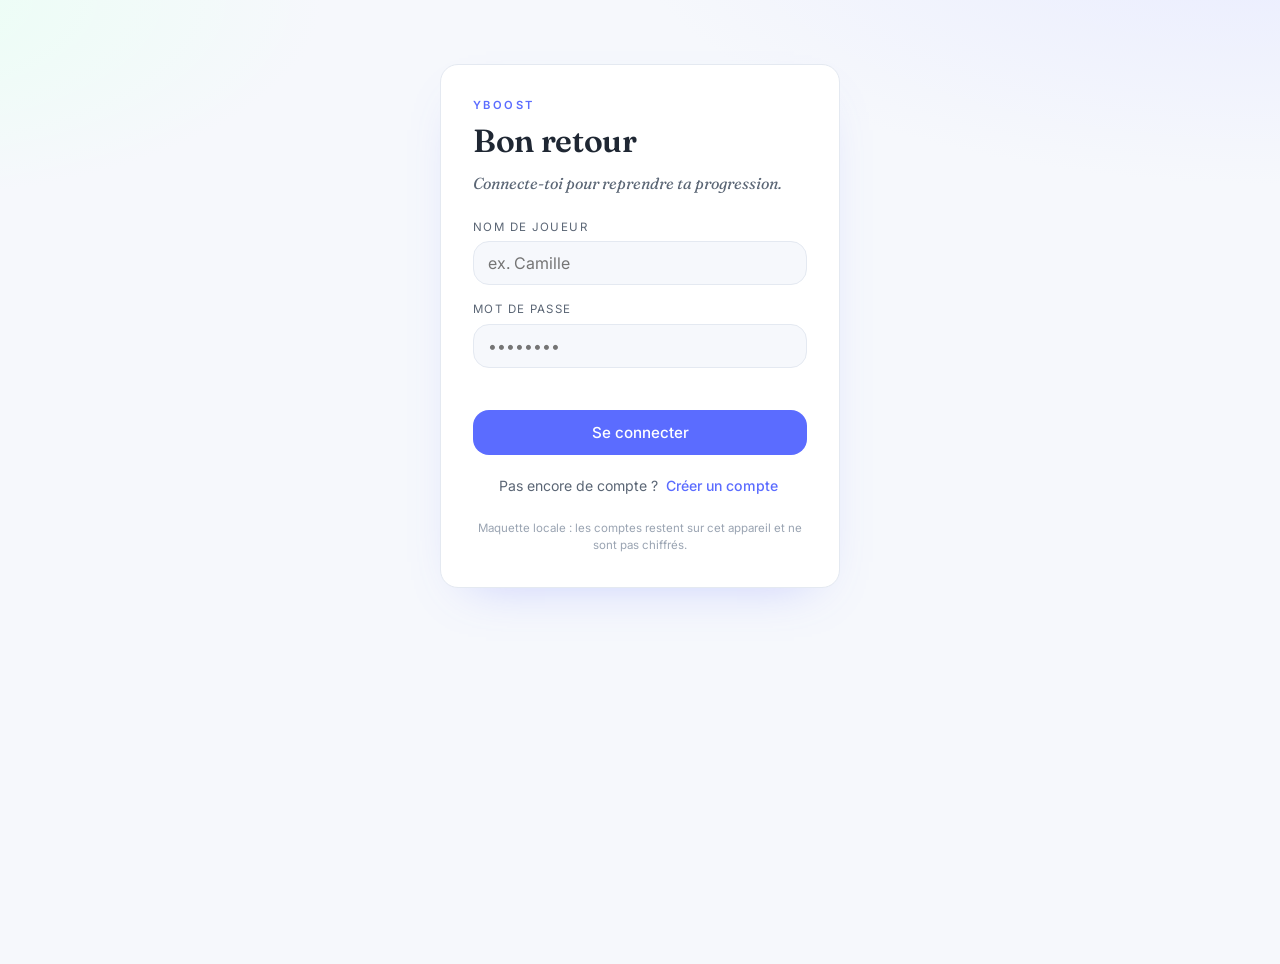
==== Frontend/index.html @ cef5af6d "(ADD) all front" ====
<!DOCTYPE html>
<html lang="fr">
<head>
  <meta charset="UTF-8" />
  <meta name="viewport" content="width=device-width, initial-scale=1.0" />
  <title>Yboost</title>
  <link rel="preconnect" href="https://fonts.googleapis.com" />
  <link rel="preconnect" href="https://fonts.gstatic.com" crossorigin />
  <link href="https://fonts.googleapis.com/css2?family=Fraunces:opsz,wght@9..144,400;9..144,500;9..144,600&family=Inter:wght@400;500;600&display=swap" rel="stylesheet" />
  <link rel="stylesheet" href="style.css" />
</head>
<body>

  <!-- ÉCRAN AUTH -->
  <main class="app auth-view" id="authView">
    <div class="auth-head">
      <p class="eyebrow">Yboost</p>
      <h1 id="authTitle">Bon retour</h1>
      <p class="auth-sub" id="authSub">Connecte-toi pour reprendre ta progression.</p>
    </div>
    <div class="field">
      <label for="authName">Nom de joueur</label>
      <input id="authName" type="text" autocomplete="username" placeholder="ex. Camille" />
    </div>
    <div class="field" id="mailField" hidden>
      <label for="authMail">E-mail</label>
      <input id="authMail" type="email" autocomplete="email" placeholder="camille@exemple.fr" />
    </div>
    <div class="field">
      <label for="authPass">Mot de passe</label>
      <input id="authPass" type="password" autocomplete="current-password" placeholder="••••••••" />
    </div>
    <p class="auth-error" id="authError"></p>
    <button class="btn-primary" id="authSubmit">Se connecter</button>
    <p class="auth-switch">
      <span id="switchText">Pas encore de compte ?</span>
      <button class="link-accent" id="switchMode">Créer un compte</button>
    </p>
    <p class="auth-note">Maquette locale : les comptes restent sur cet appareil et ne sont pas chiffrés.</p>
  </main>

  <!-- APP -->
  <div class="shell" id="appView" hidden>

    <!-- Barre du haut : identité + niveau + XP -->
    <header class="topbar">
      <div class="topbar-left">
        <span class="top-medal" id="topMedal"></span>
        <div>
          <p class="top-hello" id="hello">Joueur</p>
          <p class="top-grade-line">
            <span id="topLevel">Niv. 0</span> ·
            <span id="topGrade" class="top-grade">Bronze</span>
          </p>
        </div>
      </div>
      <div class="topbar-xp">
        <div class="xpbar-track"><div class="xpbar-fill" id="topXpBar"></div></div>
        <span class="xpbar-text" id="topXpText">0 / 100 XP</span>
      </div>
      <button class="icon-btn" id="logoutBtn" aria-label="Se déconnecter" title="Se déconnecter">
        <svg viewBox="0 0 24 24" fill="none" stroke="currentColor" stroke-width="1.8" stroke-linecap="round" stroke-linejoin="round"><path d="M9 21H5a2 2 0 0 1-2-2V5a2 2 0 0 1 2-2h4M16 17l5-5-5-5M21 12H9"/></svg>
      </button>
    </header>

    <!-- Navigation -->
    <nav class="navbar">
      <button class="navtab is-active" data-page="planning">Planning</button>
      <button class="navtab" data-page="done">Terminées</button>
      <button class="navtab" data-page="profile">Profil</button>
      <button class="navtab" data-page="leaderboard">Classement</button>
    </nav>

    <!-- PAGE PLANNING -->
    <section class="page" id="page-planning">
      <div class="week-bar">
        <div class="week-nav">
          <button class="week-btn" id="prevWeek" aria-label="Semaine précédente">‹</button>
          <button class="week-btn" id="todayWeek">Aujourd'hui</button>
          <button class="week-btn" id="nextWeek" aria-label="Semaine suivante">›</button>
        </div>
        <span class="week-label" id="weekLabel"></span>
        <button class="btn-primary small" id="addTaskBtn">+ Tâche</button>
      </div>
      <p class="hint">Clique sur une case horaire pour créer une tâche, ou sur un bloc pour le détail.</p>
      <div class="planning-scroll">
        <div class="planning-grid" id="planningGrid"></div>
      </div>
    </section>

    <!-- PAGE TERMINÉES -->
    <section class="page" id="page-done" hidden>
      <div class="page-head">
        <h2>Tâches terminées</h2>
        <span class="page-sub" id="doneSummary"></span>
      </div>
      <ul class="done-list" id="doneList"></ul>
      <p class="empty" id="doneEmpty">Aucune tâche terminée pour l'instant. File en gagner !</p>
    </section>

    <!-- PAGE PROFIL -->
    <section class="page" id="page-profile" hidden>
      <div class="profile-card">
        <div class="profile-top">
          <span class="profile-medal" id="pMedal"></span>
          <div class="profile-id">
            <h2 id="pName">—</h2>
            <p class="profile-grade" id="pGrade">Bronze</p>
            <p class="profile-mail" id="pMail">—</p>
          </div>
        </div>

        <div class="profile-progress">
          <div class="xpbar-track big"><div class="xpbar-fill" id="pBar"></div></div>
          <span class="xpbar-text" id="pBarText"></span>
        </div>

        <div class="stat-grid">
          <div class="stat"><span class="stat-num" id="pLevel">0</span><span class="stat-lbl">Niveau</span></div>
          <div class="stat"><span class="stat-num" id="pTotalXp">0 XP</span><span class="stat-lbl">XP totale</span></div>
          <div class="stat"><span class="stat-num" id="pStreak">0 j</span><span class="stat-lbl">Série</span></div>
          <div class="stat"><span class="stat-num" id="pDone">0</span><span class="stat-lbl">Terminées</span></div>
        </div>

        <div class="profile-edit">
          <label for="pMailInput">Modifier l'e-mail</label>
          <div class="mail-row">
            <input id="pMailInput" type="email" placeholder="ton@email.fr" />
            <button class="btn-primary small" id="pSaveMail">Enregistrer</button>
          </div>
          <span class="saved-note" id="pSavedNote">Enregistré ✓</span>
        </div>
      </div>

      <div class="grades-legend">
        <p class="legend-title">Grades</p>
        <div class="legend-items">
          <span class="legend-item"><b style="color:#a9713c">●</b> Bronze 0-9</span>
          <span class="legend-item"><b style="color:#9298a1">●</b> Argent 10-19</span>
          <span class="legend-item"><b style="color:#c9a22e">●</b> Or 20-29</span>
          <span class="legend-item"><b style="color:#4aa3a0">●</b> Platine 30-39</span>
          <span class="legend-item"><b style="color:#5b8def">●</b> Diamant 40-49</span>
          <span class="legend-item"><b style="color:#9b59b6">●</b> Maître 50+</span>
        </div>
      </div>
    </section>

    <!-- PAGE CLASSEMENT -->
    <section class="page" id="page-leaderboard" hidden>
      <div class="page-head">
        <h2>Classement</h2>
        <span class="page-sub">Les joueurs avec le plus d'XP</span>
      </div>
      <ol class="lb-list" id="lbList"></ol>
    </section>

  </div>

  <!-- MODALE TÂCHE -->
  <div class="modal" id="taskModal" hidden>
    <div class="modal-backdrop" id="modalBackdrop"></div>
    <div class="modal-box" role="dialog" aria-modal="true">
      <div class="modal-header">
        <h3 id="modalTitle">Nouvelle tâche</h3>
        <button class="icon-btn" id="mClose" aria-label="Fermer">✕</button>
      </div>
      <div class="modal-body">
        <label>Titre
          <input id="mTitle" type="text" placeholder="ex. Réviser le chapitre 3" />
        </label>
        <label>Description
          <textarea id="mDesc" rows="3" placeholder="Détails de la tâche…"></textarea>
        </label>
        <div class="modal-row">
          <label>Jour
            <select id="mDay"></select>
          </label>
          <label>Début
            <input id="mStart" type="time" value="08:00" />
          </label>
        </div>
        <div class="modal-row">
          <label>Durée (min)
            <input id="mDur" type="number" min="15" step="15" value="60" />
          </label>
          <label>Priorité
            <select id="mPriority">
              <option value="1">Normale</option>
              <option value="2">Importante</option>
              <option value="3">Urgente</option>
            </select>
          </label>
        </div>
        <p class="xp-estimate" id="xpEstimate"></p>
        <input id="mXp" type="hidden" value="20" />
      </div>
      <div class="modal-footer">
        <button class="btn-ghost danger" id="mDelete" hidden>Supprimer</button>
        <button class="btn-ghost" id="mDone" hidden>Terminer (+XP)</button>
        <button class="btn-primary" id="mSave">Enregistrer</button>
      </div>
    </div>
  </div>

  <script src="api.js"></script>
  <script src="app-core.js"></script>
</body>
</html>
---- Frontend/style.css ----
:root {
  /* Thème clair, lumineux et accueillant */
  --paper: #f6f8fc;        /* fond général très clair, légèrement bleuté */
  --paper-line: #e9edf5;   /* lignes/séparateurs doux */
  --card: #ffffff;         /* cartes blanches franches */
  --ink: #1f2733;          /* texte principal, gris ardoise */
  --ink-soft: #5b6675;     /* texte secondaire */
  --ink-faint: #9aa4b2;    /* texte discret */
  --rule: #e4e9f1;         /* bordures */
  --accent: #5b6cff;       /* indigo doux et engageant */
  --accent-soft: #e8ebff;  /* fond d'accent très clair */
  --ok: #2faf74;           /* vert validation */
  --gold: #e0a93b;
  --radius: 16px;
  --serif: "Fraunces", Georgia, serif;
  --sans: "Inter", -apple-system, BlinkMacSystemFont, sans-serif;
}

* { box-sizing: border-box; margin: 0; padding: 0; }

/* hidden doit toujours l'emporter sur display:flex/block */
[hidden] { display: none !important; }

body {
  font-family: var(--sans);
  background: var(--paper);
  background-image:
    radial-gradient(1200px 500px at 100% -10%, var(--accent-soft) 0%, transparent 55%),
    radial-gradient(900px 400px at -10% 0%, #eafff4 0%, transparent 50%);
  background-attachment: fixed;
  color: var(--ink);
  line-height: 1.5;
  -webkit-font-smoothing: antialiased;
  min-height: 100vh;
}

h1, h2, h3 { font-family: var(--serif); font-weight: 600; letter-spacing: -0.01em; }

/* ===================== AUTH ===================== */
.app {
  width: 100%;
  max-width: 540px;
  margin: 0 auto;
}
.auth-view {
  max-width: 400px;
  margin: 4rem auto;
  background: var(--card);
  border: 1px solid var(--rule);
  border-radius: 18px;
  padding: 2rem;
  box-shadow: 0 20px 50px -28px rgba(91, 108, 255, 0.35);
}
.eyebrow {
  font-size: 0.7rem; font-weight: 600; letter-spacing: 0.22em;
  text-transform: uppercase; color: var(--accent); margin-bottom: 0.2rem;
}
.auth-head { margin-bottom: 1.5rem; }
.auth-head h1 { font-size: 2rem; }
.auth-sub { font-family: var(--serif); font-style: italic; color: var(--ink-soft); margin-top: 0.35rem; }
.field { margin-bottom: 1rem; }
.field label {
  display: block; font-size: 0.72rem; letter-spacing: 0.12em;
  text-transform: uppercase; color: var(--ink-soft); margin-bottom: 0.35rem;
}
.field input {
  width: 100%; font-family: var(--sans); font-size: 1rem; padding: 11px 14px;
  background: var(--paper); border: 1px solid var(--rule);
  border-radius: var(--radius); color: var(--ink); outline: none;
  transition: border-color 0.2s, box-shadow 0.2s;
}
.field input:focus { border-color: var(--accent); box-shadow: 0 0 0 3px var(--accent-soft); }
.auth-error { color: var(--accent); font-size: 0.85rem; min-height: 1.1rem; margin: 0.25rem 0 0.5rem; }
.auth-switch { text-align: center; font-size: 0.88rem; color: var(--ink-soft); margin-top: 1.25rem; }
.link-accent {
  font: inherit; background: none; border: none; color: var(--accent);
  cursor: pointer; font-weight: 500; padding: 0 0.25rem;
}
.link-accent:hover { text-decoration: underline; text-underline-offset: 3px; }
.auth-note { text-align: center; font-size: 0.72rem; color: var(--ink-faint); margin-top: 1.5rem; line-height: 1.5; }

/* ===================== BOUTONS ===================== */
.btn-primary {
  font-family: var(--sans); font-size: 0.95rem; font-weight: 500;
  padding: 13px; width: 100%; background: var(--accent); color: #fff;
  border: none; border-radius: var(--radius); cursor: pointer;
  transition: filter 0.2s, transform 0.1s;
}
.btn-primary:hover { filter: brightness(1.08); }
.btn-primary:active { transform: scale(0.985); }
.btn-primary.small { width: auto; padding: 8px 16px; font-size: 0.85rem; }
.btn-ghost {
  font-family: var(--sans); font-size: 0.85rem; font-weight: 500;
  padding: 9px 16px; background: transparent; color: var(--ink);
  border: 1px solid var(--rule); border-radius: var(--radius); cursor: pointer;
  transition: border-color 0.15s, color 0.15s;
}
.btn-ghost:hover { border-color: var(--accent); color: var(--accent); }
.btn-ghost.danger:hover { border-color: var(--accent); color: var(--accent); }
.icon-btn {
  display: flex; align-items: center; justify-content: center;
  width: 38px; height: 38px; background: transparent; border: 1px solid var(--rule);
  border-radius: 50%; color: var(--ink-soft); cursor: pointer; flex-shrink: 0;
  font-size: 0.9rem; transition: color 0.15s, border-color 0.15s;
}
.icon-btn:hover { color: var(--accent); border-color: var(--accent); }

/* ===================== SHELL / TOPBAR ===================== */
.shell { max-width: 920px; margin: 0 auto; padding: 1.25rem 1rem 3rem; }

.topbar {
  display: flex; align-items: center; gap: 16px;
  background: var(--card); border: 1px solid var(--rule);
  border-radius: 16px; padding: 12px 16px; margin-bottom: 14px;
  box-shadow: 0 6px 20px -14px rgba(31, 39, 51, 0.2);
}
.topbar-left { display: flex; align-items: center; gap: 12px; flex-shrink: 0; }
.top-medal { display: flex; }
.top-hello { font-family: var(--serif); font-size: 1.1rem; font-weight: 600; }
.top-grade-line { font-size: 0.78rem; color: var(--ink-soft); }
.top-grade { font-weight: 600; }
.topbar-xp { flex: 1; min-width: 120px; }
.xpbar-track { height: 9px; background: var(--paper-line); border-radius: 20px; overflow: hidden; }
.xpbar-track.big { height: 13px; }
.xpbar-fill { height: 100%; width: 0; background: var(--accent); border-radius: 20px; transition: width 0.5s cubic-bezier(0.4,0,0.2,1); }
.xpbar-text { font-size: 0.72rem; color: var(--ink-soft); margin-top: 4px; display: block; font-variant-numeric: tabular-nums; }

/* XP qui s'envole */
.xp-fly {
  position: fixed; transform: translateX(-50%); pointer-events: none;
  font-weight: 600; color: var(--accent); z-index: 100; font-size: 1.1rem;
  animation: xpfly 1s ease-out forwards;
}
@keyframes xpfly {
  0% { opacity: 0; transform: translate(-50%, 0) scale(0.8); }
  20% { opacity: 1; }
  100% { opacity: 0; transform: translate(-50%, -40px) scale(1.1); }
}

/* ===================== NAVBAR ===================== */
.navbar {
  display: flex; gap: 4px; margin-bottom: 18px;
  border-bottom: 1px solid var(--rule);
}
.navtab {
  font-family: var(--sans); font-size: 0.92rem; padding: 9px 16px;
  background: none; border: none; border-bottom: 2px solid transparent;
  margin-bottom: -1px; color: var(--ink-faint); cursor: pointer;
  transition: color 0.15s, border-color 0.15s;
}
.navtab:hover { color: var(--ink-soft); }
.navtab.is-active { color: var(--accent); border-bottom-color: var(--accent); font-weight: 600; }

.page { animation: fade 0.25s ease; }
@keyframes fade { from { opacity: 0; transform: translateY(4px); } to { opacity: 1; transform: none; } }

.page-head { display: flex; align-items: baseline; justify-content: space-between; margin-bottom: 1rem; flex-wrap: wrap; gap: 6px; }
.page-head h2 { font-size: 1.5rem; }
.page-sub { font-size: 0.85rem; color: var(--ink-soft); font-style: italic; }
.hint { font-size: 0.8rem; color: var(--ink-faint); margin-bottom: 12px; }

/* ===================== PLANNING ===================== */
.week-bar { display: flex; align-items: center; gap: 12px; margin-bottom: 6px; flex-wrap: wrap; }
.week-nav { display: flex; gap: 4px; }
.week-btn {
  font-family: var(--sans); font-size: 0.85rem; padding: 6px 12px;
  background: var(--card); border: 1px solid var(--rule); border-radius: 10px;
  color: var(--ink-soft); cursor: pointer; transition: all 0.15s;
}
.week-btn:hover { border-color: var(--accent); color: var(--accent); }
.week-label { font-family: var(--serif); font-size: 1rem; color: var(--ink); flex: 1; }

.planning-scroll { overflow-x: auto; border: 1px solid var(--rule); border-radius: var(--radius); background: var(--card); }
.planning-grid { display: flex; min-width: 680px; }
.time-col { flex-shrink: 0; width: 46px; border-right: 1px solid var(--rule); }
.hour-label {
  font-size: 0.68rem; color: var(--ink-faint); text-align: right;
  padding-right: 6px; padding-top: 2px; box-sizing: border-box;
  border-top: 1px solid transparent;
}
.day-col { flex: 1; min-width: 88px; border-right: 1px solid var(--rule); }
.day-col:last-child { border-right: none; }
.day-head {
  height: 46px; display: flex; flex-direction: column; align-items: center;
  justify-content: center; border-bottom: 1px solid var(--rule);
  position: sticky; top: 0; background: var(--card); z-index: 2;
}
.day-head.is-today { background: var(--accent-soft); }
.day-name { font-size: 0.72rem; text-transform: uppercase; letter-spacing: 0.08em; color: var(--ink-soft); }
.day-date { font-family: var(--serif); font-size: 1.05rem; font-weight: 600; }
.day-body { position: relative; cursor: copy; }
.hour-line { position: absolute; left: 0; right: 0; border-top: 1px solid var(--paper-line); }

.event {
  position: absolute; left: 3px; right: 3px;
  background: var(--accent); color: #fff;
  border-radius: 8px; padding: 4px 7px; overflow: hidden;
  cursor: pointer; box-shadow: 0 2px 6px rgba(91, 108, 255, 0.25);
  transition: transform 0.1s, filter 0.15s; z-index: 1;
}
.event:hover { filter: brightness(1.07); transform: translateY(-1px); }
.event.done { background: var(--ink-faint); opacity: 0.78; }
.event.done .event-title { text-decoration: line-through; }
.event-title { font-size: 0.78rem; font-weight: 600; line-height: 1.2; white-space: nowrap; text-overflow: ellipsis; overflow: hidden; }
.event-meta { font-size: 0.66rem; opacity: 0.9; margin-top: 1px; }

/* ===================== TERMINÉES ===================== */
.done-list { list-style: none; display: flex; flex-direction: column; gap: 8px; }
.done-item {
  display: flex; align-items: center; gap: 12px; padding: 13px 16px;
  background: var(--card); border: 1px solid var(--rule); border-radius: var(--radius);
}
.done-check {
  width: 24px; height: 24px; flex-shrink: 0; border-radius: 50%;
  background: var(--ok); color: #fff; display: flex; align-items: center;
  justify-content: center; font-size: 0.8rem;
}
.done-body { flex: 1; }
.done-title { font-family: var(--serif); font-size: 1.02rem; }
.done-meta { font-size: 0.76rem; color: var(--ink-soft); margin-top: 1px; }
.done-xp { font-weight: 600; color: var(--accent); font-size: 0.85rem; }

/* ===================== PROFIL ===================== */
.profile-card {
  background: var(--card); border: 1px solid var(--rule);
  border-radius: 18px; padding: 1.5rem; margin-bottom: 1.25rem;
}
.profile-top { display: flex; align-items: center; gap: 18px; margin-bottom: 1.25rem; }
.profile-medal { flex-shrink: 0; display: flex; }
.profile-id h2 { font-size: 1.6rem; }
.profile-grade { font-weight: 600; font-size: 0.95rem; margin-top: 2px; }
.profile-mail { font-size: 0.85rem; color: var(--ink-soft); margin-top: 2px; }
.profile-progress { margin-bottom: 1.25rem; }
.stat-grid { display: grid; grid-template-columns: repeat(4, 1fr); gap: 10px; margin-bottom: 1.25rem; }
.stat {
  display: flex; flex-direction: column; align-items: center; gap: 2px;
  padding: 14px 6px; background: var(--paper); border-radius: 12px;
}
.stat-num { font-family: var(--serif); font-size: 1.25rem; font-weight: 600; }
.stat-lbl { font-size: 0.72rem; color: var(--ink-soft); }
.profile-edit label { display: block; font-size: 0.72rem; letter-spacing: 0.1em; text-transform: uppercase; color: var(--ink-soft); margin-bottom: 0.4rem; }
.mail-row { display: flex; gap: 8px; }
.mail-row input {
  flex: 1; font-family: var(--sans); font-size: 0.95rem; padding: 10px 14px;
  background: var(--paper); border: 1px solid var(--rule); border-radius: var(--radius);
  color: var(--ink); outline: none;
}
.mail-row input:focus { border-color: var(--accent); }
.saved-note { display: inline-block; font-size: 0.78rem; color: var(--ok); margin-top: 0.5rem; opacity: 0; transition: opacity 0.3s; }

.grades-legend { background: var(--card); border: 1px solid var(--rule); border-radius: var(--radius); padding: 1rem 1.25rem; }
.legend-title { font-size: 0.72rem; letter-spacing: 0.1em; text-transform: uppercase; color: var(--ink-soft); margin-bottom: 0.6rem; }
.legend-items { display: flex; flex-wrap: wrap; gap: 10px 18px; }
.legend-item { font-size: 0.85rem; color: var(--ink-soft); }

/* ===================== CLASSEMENT ===================== */
.lb-list { list-style: none; display: flex; flex-direction: column; gap: 8px; }
.lb-row {
  display: flex; align-items: center; gap: 14px; padding: 12px 16px;
  background: var(--card); border: 1px solid var(--rule); border-radius: var(--radius);
}
.lb-row.is-me { border-color: var(--accent); background: var(--accent-soft); }
.lb-rank {
  width: 28px; text-align: center; font-family: var(--serif); font-size: 1.1rem;
  font-weight: 600; color: var(--ink-faint); flex-shrink: 0;
}
.lb-rank.gold { color: #c9a22e; }
.lb-rank.silver { color: #9298a1; }
.lb-rank.bronze { color: #a9713c; }
.lb-medal { display: flex; flex-shrink: 0; }
.lb-info { flex: 1; }
.lb-name { font-family: var(--serif); font-size: 1.02rem; font-weight: 600; display: block; }
.lb-name em { font-style: italic; color: var(--accent); font-weight: 400; font-size: 0.85rem; }
.lb-grade { font-size: 0.76rem; color: var(--ink-soft); }
.lb-xp { font-weight: 600; color: var(--ink); font-variant-numeric: tabular-nums; }

.empty { text-align: center; font-family: var(--serif); font-style: italic; color: var(--ink-faint); font-size: 1.05rem; padding: 3rem 0; }

/* ===================== MODALE ===================== */
.modal { position: fixed; inset: 0; z-index: 200; display: flex; align-items: center; justify-content: center; padding: 1rem; }
.modal-backdrop { position: absolute; inset: 0; background: rgba(20,18,15,0.45); backdrop-filter: blur(2px); }
.modal-box {
  position: relative; width: 100%; max-width: 460px; background: var(--card);
  border: 1px solid var(--rule); border-radius: 18px; overflow: hidden;
  box-shadow: 0 30px 70px -24px rgba(31, 39, 51, 0.28); animation: modalpop 0.2s ease;
}
@keyframes modalpop { from { opacity: 0; transform: scale(0.96) translateY(8px); } to { opacity: 1; transform: none; } }
.modal-header { display: flex; align-items: center; justify-content: space-between; padding: 1.1rem 1.25rem; border-bottom: 1px solid var(--rule); }
.modal-header h3 { font-size: 1.2rem; }
.modal-body { padding: 1.25rem; display: flex; flex-direction: column; gap: 0.9rem; }
.modal-body label { display: flex; flex-direction: column; gap: 0.35rem; font-size: 0.72rem; letter-spacing: 0.08em; text-transform: uppercase; color: var(--ink-soft); }
.modal-body input, .modal-body textarea, .modal-body select {
  font-family: var(--sans); font-size: 0.95rem; padding: 10px 12px;
  background: var(--paper); border: 1px solid var(--rule); border-radius: 10px;
  color: var(--ink); outline: none; text-transform: none; letter-spacing: normal;
}
.modal-body input:focus, .modal-body textarea:focus, .modal-body select:focus { border-color: var(--accent); }
.modal-body textarea { resize: vertical; font-family: var(--sans); }
.modal-row { display: flex; gap: 0.9rem; }
.modal-row label { flex: 1; }
.modal-footer { display: flex; gap: 8px; justify-content: flex-end; padding: 1rem 1.25rem; border-top: 1px solid var(--rule); flex-wrap: wrap; }
.modal-footer .btn-primary { width: auto; }

@media (max-width: 560px) {
  .stat-grid { grid-template-columns: repeat(2, 1fr); }
  .topbar { flex-wrap: wrap; }
  .topbar-xp { order: 3; flex-basis: 100%; }
}
@media (prefers-reduced-motion: reduce) { * { animation: none !important; transition: none !important; } }

/* ===== Douceur thème clair : ombres légères et flottantes ===== */
.planning-scroll,
.done-item,
.profile-card,
.grades-legend,
.lb-row {
  box-shadow: 0 4px 16px -12px rgba(31, 39, 51, 0.18);
}
/* la carte profil et la légende un peu plus marquées */
.profile-card { box-shadow: 0 10px 30px -18px rgba(31, 39, 51, 0.22); }

/* l'événement terminé : vert doux plutôt que gris terne, plus positif */
.event.done {
  background: var(--ok);
  opacity: 0.55;
}
.event.done .event-title { text-decoration: line-through; }

/* estimation d'XP dans la modale */
.xp-estimate { font-size: 0.82rem; color: var(--accent); font-weight: 500; margin-top: 2px; }
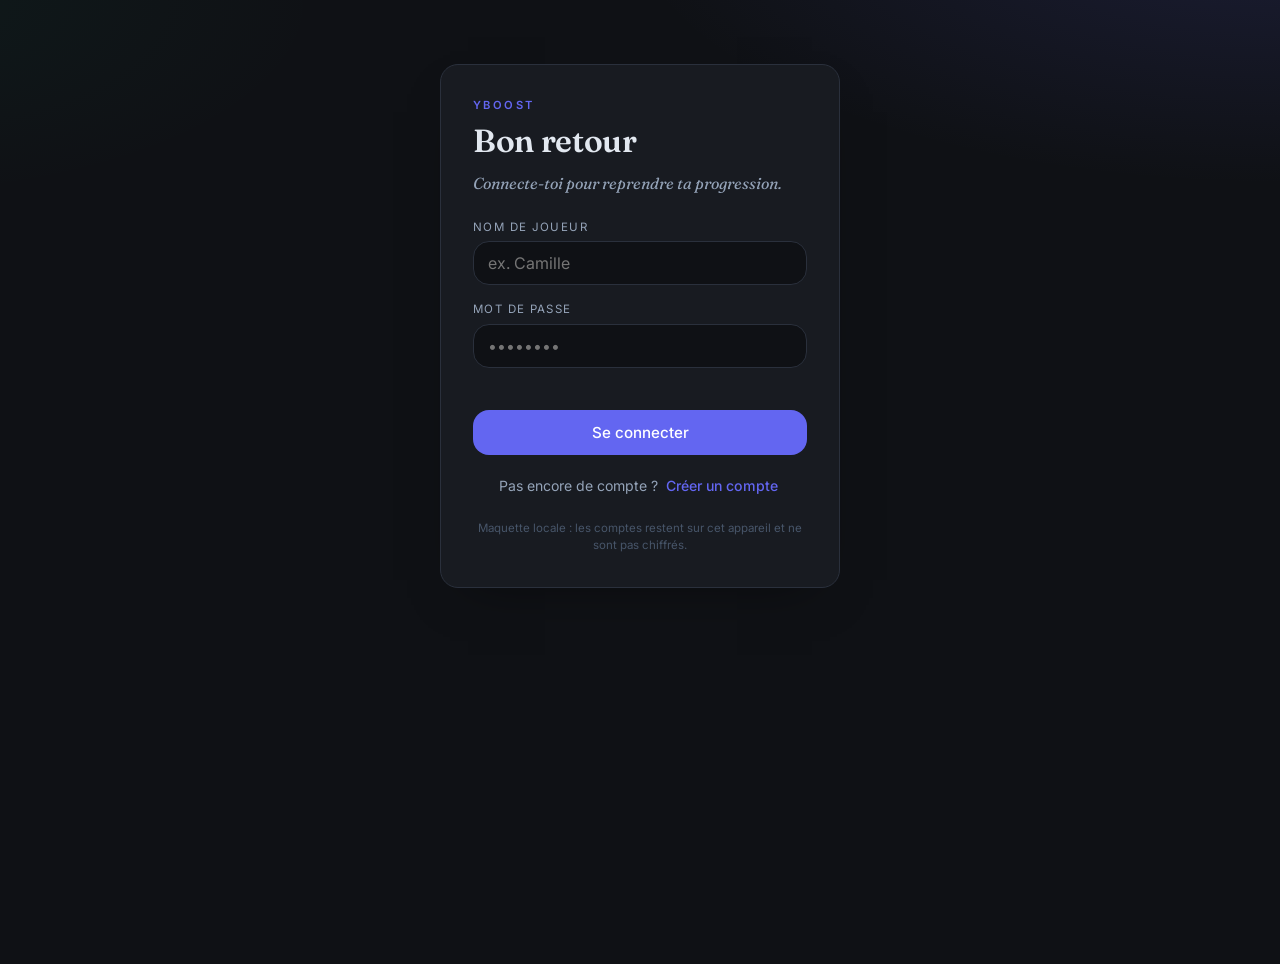
==== commit 99a3f4cf: "feat : ajout de la page pour voir toutes les tâches en cour" ====
--- a/Frontend/index.html
+++ b/Frontend/index.html
@@ -11,7 +11,6 @@
 </head>
 <body>
 
-  <!-- ÉCRAN AUTH -->
   <main class="app auth-view" id="authView">
     <div class="auth-head">
       <p class="eyebrow">Yboost</p>
@@ -39,10 +38,8 @@
     <p class="auth-note">Maquette locale : les comptes restent sur cet appareil et ne sont pas chiffrés.</p>
   </main>
 
-  <!-- APP -->
   <div class="shell" id="appView" hidden>
 
-    <!-- Barre du haut : identité + niveau + XP -->
     <header class="topbar">
       <div class="topbar-left">
         <span class="top-medal" id="topMedal"></span>
@@ -58,20 +55,26 @@
         <div class="xpbar-track"><div class="xpbar-fill" id="topXpBar"></div></div>
         <span class="xpbar-text" id="topXpText">0 / 100 XP</span>
       </div>
+      <div class="top-coins" title="Tes coins pour la boutique">
+        <span class="coin-dot">●</span>
+        <span id="topCoins">0</span>
+      </div>
       <button class="icon-btn" id="logoutBtn" aria-label="Se déconnecter" title="Se déconnecter">
         <svg viewBox="0 0 24 24" fill="none" stroke="currentColor" stroke-width="1.8" stroke-linecap="round" stroke-linejoin="round"><path d="M9 21H5a2 2 0 0 1-2-2V5a2 2 0 0 1 2-2h4M16 17l5-5-5-5M21 12H9"/></svg>
       </button>
     </header>
 
-    <!-- Navigation -->
     <nav class="navbar">
       <button class="navtab is-active" data-page="planning">Planning</button>
+      <button class="navtab" data-page="todo">En cours</button>
       <button class="navtab" data-page="done">Terminées</button>
+      <button class="navtab" data-page="shop">Boutique</button>
+      <button class="navtab" data-page="rewards">Récompenses</button>
       <button class="navtab" data-page="profile">Profil</button>
       <button class="navtab" data-page="leaderboard">Classement</button>
+      <button class="navtab navtab-admin" data-page="admin" hidden>⚙ Admin</button>
     </nav>
 
-    <!-- PAGE PLANNING -->
     <section class="page" id="page-planning">
       <div class="week-bar">
         <div class="week-nav">
@@ -88,7 +91,15 @@
       </div>
     </section>
 
-    <!-- PAGE TERMINÉES -->
+    <section class="page" id="page-todo" hidden>
+      <div class="page-head">
+        <h2>Tâches en cours</h2>
+        <span class="page-sub" id="todoSummary"></span>
+      </div>
+      <ul class="done-list" id="todoList"></ul>
+      <p class="empty" id="todoEmpty">Aucune tâche en cours. Repose-toi bien !</p>
+    </section>
+
     <section class="page" id="page-done" hidden>
       <div class="page-head">
         <h2>Tâches terminées</h2>
@@ -98,7 +109,6 @@
       <p class="empty" id="doneEmpty">Aucune tâche terminée pour l'instant. File en gagner !</p>
     </section>
 
-    <!-- PAGE PROFIL -->
     <section class="page" id="page-profile" hidden>
       <div class="profile-card">
         <div class="profile-top">
@@ -145,7 +155,6 @@
       </div>
     </section>
 
-    <!-- PAGE CLASSEMENT -->
     <section class="page" id="page-leaderboard" hidden>
       <div class="page-head">
         <h2>Classement</h2>
@@ -154,9 +163,75 @@
       <ol class="lb-list" id="lbList"></ol>
     </section>
 
+    <section class="page" id="page-shop" hidden>
+      <div class="page-head">
+        <h2>Boutique</h2>
+        <span class="page-sub">Échange tes coins contre des récompenses</span>
+      </div>
+      <div class="shop-banner">
+        <span class="shop-balance"><span class="coin-dot">●</span> <b id="shopCoins">0</b> coins disponibles</span>
+        <span class="shop-disclaimer">Récompenses fictives — démo, sans valeur réelle.</span>
+      </div>
+      <div class="shop-grid" id="shopGrid"></div>
+      <div class="shop-toast" id="shopToast"></div>
+    </section>
+
+    <section class="page" id="page-rewards" hidden>
+      <div class="page-head">
+        <h2>Mes récompenses</h2>
+        <span class="page-sub" id="rewardsSummary"></span>
+      </div>
+      <ul class="rewards-list" id="rewardsList"></ul>
+      <p class="empty" id="rewardsEmpty">Tu n'as encore rien échangé. Direction la boutique !</p>
+    </section>
+
+    <section class="page" id="page-admin" hidden>
+      <div class="page-head">
+        <h2>⚙ Dashboard admin</h2>
+        <span class="page-sub">Attribuer XP et coins</span>
+      </div>
+
+      <div class="admin-warning">
+        Espace réservé. En mode relié au serveur, l'XP est gérée par le back :
+        l'attribution d'XP fonctionne sur les comptes locaux. Voir DEMARRAGE.md.
+      </div>
+
+      <div class="admin-stats">
+        <div class="stat"><span class="stat-num" id="adLevel">0</span><span class="stat-lbl">Niveau</span></div>
+        <div class="stat"><span class="stat-num" id="adGrade">Bronze</span><span class="stat-lbl">Grade</span></div>
+        <div class="stat"><span class="stat-num" id="adXp">0</span><span class="stat-lbl">XP</span></div>
+        <div class="stat"><span class="stat-num" id="adCoins">0</span><span class="stat-lbl">Coins</span></div>
+      </div>
+
+      <div class="admin-card">
+        <label class="admin-label" for="adTarget">Compte ciblé</label>
+        <select id="adTarget" class="admin-select"></select>
+
+        <div class="admin-section-title">Donner de l'XP</div>
+        <div class="admin-btn-row" id="adminButtons">
+          <button class="admin-btn" data-xp="100">+100 XP</button>
+          <button class="admin-btn" data-xp="500">+500 XP</button>
+          <button class="admin-btn" data-xp="1000">+1 000 XP</button>
+          <button class="admin-btn" data-xp="10000">+10 000 XP</button>
+          <button class="admin-btn coin" data-coins="100">+100 coins</button>
+          <button class="admin-btn coin" data-coins="500">+500 coins</button>
+          <button class="admin-btn coin" data-coins="5000">+5 000 coins</button>
+          <button class="admin-btn coin" data-coins="50000">+50 000 coins</button>
+        </div>
+
+        <div class="admin-section-title">Montant personnalisé</div>
+        <div class="admin-custom">
+          <input id="adCustomXp" type="number" min="0" placeholder="XP" />
+          <input id="adCustomCoins" type="number" min="0" placeholder="Coins" />
+          <button class="btn-primary small" id="adCustomBtn">Attribuer</button>
+        </div>
+
+        <button class="admin-reset" id="adResetBtn">Réinitialiser ce compte (XP & coins à 0)</button>
+      </div>
+    </section>
+
   </div>
 
-  <!-- MODALE TÂCHE -->
   <div class="modal" id="taskModal" hidden>
     <div class="modal-backdrop" id="modalBackdrop"></div>
     <div class="modal-box" role="dialog" aria-modal="true">
@@ -172,10 +247,10 @@
           <textarea id="mDesc" rows="3" placeholder="Détails de la tâche…"></textarea>
         </label>
         <div class="modal-row">
-          <label>Jour
-            <select id="mDay"></select>
-          </label>
-          <label>Début
+          <label style="flex: 2;">Jour(s)
+            <div id="mDaysContainer" style="display: flex; gap: 6px; flex-wrap: wrap; margin-top: 4px;"></div>
+          </label>
+          <label style="flex: 1;">Début
             <input id="mStart" type="time" value="08:00" />
           </label>
         </div>
@@ -191,6 +266,14 @@
             </select>
           </label>
         </div>
+        
+        <div class="modal-row" style="margin-top: 0.5rem;">
+          <label style="flex-direction: row; align-items: center; gap: 8px; cursor: pointer; text-transform: none; letter-spacing: normal;">
+            <input id="mRecurring" type="checkbox" style="width: auto; margin: 0; padding: 0;" />
+            Répéter chaque semaine
+          </label>
+        </div>
+
         <p class="xp-estimate" id="xpEstimate"></p>
         <input id="mXp" type="hidden" value="20" />
       </div>
@@ -205,4 +288,4 @@
   <script src="api.js"></script>
   <script src="app-core.js"></script>
 </body>
-</html>
+</html>
--- a/Frontend/style.css
+++ b/Frontend/style.css
@@ -1,16 +1,16 @@
 :root {
-  /* Thème clair, lumineux et accueillant */
-  --paper: #f6f8fc;        /* fond général très clair, légèrement bleuté */
-  --paper-line: #e9edf5;   /* lignes/séparateurs doux */
-  --card: #ffffff;         /* cartes blanches franches */
-  --ink: #1f2733;          /* texte principal, gris ardoise */
-  --ink-soft: #5b6675;     /* texte secondaire */
-  --ink-faint: #9aa4b2;    /* texte discret */
-  --rule: #e4e9f1;         /* bordures */
-  --accent: #5b6cff;       /* indigo doux et engageant */
-  --accent-soft: #e8ebff;  /* fond d'accent très clair */
-  --ok: #2faf74;           /* vert validation */
-  --gold: #e0a93b;
+  /* Thème Sombre, moderne et contrasté */
+  --paper: #0f1115;        /* fond général très sombre */
+  --paper-line: #1f232b;   /* lignes/séparateurs */
+  --card: #181b21;         /* cartes et conteneurs */
+  --ink: #e2e8f0;          /* texte principal, clair */
+  --ink-soft: #94a3b8;     /* texte secondaire */
+  --ink-faint: #475569;    /* texte discret */
+  --rule: #2a303c;         /* bordures */
+  --accent: #6366f1;       /* indigo vif et lisible */
+  --accent-soft: rgba(99, 102, 241, 0.15); /* fond d'accent translucide */
+  --ok: #10b981;           /* vert validation */
+  --gold: #f59e0b;         /* or / monnaie */
   --radius: 16px;
   --serif: "Fraunces", Georgia, serif;
   --sans: "Inter", -apple-system, BlinkMacSystemFont, sans-serif;
@@ -18,7 +18,6 @@
 
 * { box-sizing: border-box; margin: 0; padding: 0; }
 
-/* hidden doit toujours l'emporter sur display:flex/block */
 [hidden] { display: none !important; }
 
 body {
@@ -26,7 +25,7 @@
   background: var(--paper);
   background-image:
     radial-gradient(1200px 500px at 100% -10%, var(--accent-soft) 0%, transparent 55%),
-    radial-gradient(900px 400px at -10% 0%, #eafff4 0%, transparent 50%);
+    radial-gradient(900px 400px at -10% 0%, rgba(16, 185, 129, 0.05) 0%, transparent 50%);
   background-attachment: fixed;
   color: var(--ink);
   line-height: 1.5;
@@ -36,7 +35,7 @@
 
 h1, h2, h3 { font-family: var(--serif); font-weight: 600; letter-spacing: -0.01em; }
 
-/* ===================== AUTH ===================== */
+/* Écran de connexion */
 .app {
   width: 100%;
   max-width: 540px;
@@ -49,7 +48,7 @@
   border: 1px solid var(--rule);
   border-radius: 18px;
   padding: 2rem;
-  box-shadow: 0 20px 50px -28px rgba(91, 108, 255, 0.35);
+  box-shadow: 0 20px 50px -28px rgba(0, 0, 0, 0.5);
 }
 .eyebrow {
   font-size: 0.7rem; font-weight: 600; letter-spacing: 0.22em;
@@ -70,7 +69,7 @@
   transition: border-color 0.2s, box-shadow 0.2s;
 }
 .field input:focus { border-color: var(--accent); box-shadow: 0 0 0 3px var(--accent-soft); }
-.auth-error { color: var(--accent); font-size: 0.85rem; min-height: 1.1rem; margin: 0.25rem 0 0.5rem; }
+.auth-error { color: #ff6b6b; font-size: 0.85rem; min-height: 1.1rem; margin: 0.25rem 0 0.5rem; }
 .auth-switch { text-align: center; font-size: 0.88rem; color: var(--ink-soft); margin-top: 1.25rem; }
 .link-accent {
   font: inherit; background: none; border: none; color: var(--accent);
@@ -79,14 +78,14 @@
 .link-accent:hover { text-decoration: underline; text-underline-offset: 3px; }
 .auth-note { text-align: center; font-size: 0.72rem; color: var(--ink-faint); margin-top: 1.5rem; line-height: 1.5; }
 
-/* ===================== BOUTONS ===================== */
+/* Boutons */
 .btn-primary {
   font-family: var(--sans); font-size: 0.95rem; font-weight: 500;
   padding: 13px; width: 100%; background: var(--accent); color: #fff;
   border: none; border-radius: var(--radius); cursor: pointer;
   transition: filter 0.2s, transform 0.1s;
 }
-.btn-primary:hover { filter: brightness(1.08); }
+.btn-primary:hover { filter: brightness(1.1); }
 .btn-primary:active { transform: scale(0.985); }
 .btn-primary.small { width: auto; padding: 8px 16px; font-size: 0.85rem; }
 .btn-ghost {
@@ -96,7 +95,7 @@
   transition: border-color 0.15s, color 0.15s;
 }
 .btn-ghost:hover { border-color: var(--accent); color: var(--accent); }
-.btn-ghost.danger:hover { border-color: var(--accent); color: var(--accent); }
+.btn-ghost.danger:hover { border-color: #ff6b6b; color: #ff6b6b; }
 .icon-btn {
   display: flex; align-items: center; justify-content: center;
   width: 38px; height: 38px; background: transparent; border: 1px solid var(--rule);
@@ -105,14 +104,14 @@
 }
 .icon-btn:hover { color: var(--accent); border-color: var(--accent); }
 
-/* ===================== SHELL / TOPBAR ===================== */
+/* Cadre général + barre du haut */
 .shell { max-width: 920px; margin: 0 auto; padding: 1.25rem 1rem 3rem; }
 
 .topbar {
   display: flex; align-items: center; gap: 16px;
   background: var(--card); border: 1px solid var(--rule);
   border-radius: 16px; padding: 12px 16px; margin-bottom: 14px;
-  box-shadow: 0 6px 20px -14px rgba(31, 39, 51, 0.2);
+  box-shadow: 0 6px 20px -14px rgba(0, 0, 0, 0.4);
 }
 .topbar-left { display: flex; align-items: center; gap: 12px; flex-shrink: 0; }
 .top-medal { display: flex; }
@@ -125,7 +124,7 @@
 .xpbar-fill { height: 100%; width: 0; background: var(--accent); border-radius: 20px; transition: width 0.5s cubic-bezier(0.4,0,0.2,1); }
 .xpbar-text { font-size: 0.72rem; color: var(--ink-soft); margin-top: 4px; display: block; font-variant-numeric: tabular-nums; }
 
-/* XP qui s'envole */
+/* XP volante */
 .xp-fly {
   position: fixed; transform: translateX(-50%); pointer-events: none;
   font-weight: 600; color: var(--accent); z-index: 100; font-size: 1.1rem;
@@ -137,7 +136,7 @@
   100% { opacity: 0; transform: translate(-50%, -40px) scale(1.1); }
 }
 
-/* ===================== NAVBAR ===================== */
+/* Onglets */
 .navbar {
   display: flex; gap: 4px; margin-bottom: 18px;
   border-bottom: 1px solid var(--rule);
@@ -159,7 +158,7 @@
 .page-sub { font-size: 0.85rem; color: var(--ink-soft); font-style: italic; }
 .hint { font-size: 0.8rem; color: var(--ink-faint); margin-bottom: 12px; }
 
-/* ===================== PLANNING ===================== */
+/* Planning */
 .week-bar { display: flex; align-items: center; gap: 12px; margin-bottom: 6px; flex-wrap: wrap; }
 .week-nav { display: flex; gap: 4px; }
 .week-btn {
@@ -185,7 +184,7 @@
   justify-content: center; border-bottom: 1px solid var(--rule);
   position: sticky; top: 0; background: var(--card); z-index: 2;
 }
-.day-head.is-today { background: var(--accent-soft); }
+.day-head.is-today { background: var(--paper-line); }
 .day-name { font-size: 0.72rem; text-transform: uppercase; letter-spacing: 0.08em; color: var(--ink-soft); }
 .day-date { font-family: var(--serif); font-size: 1.05rem; font-weight: 600; }
 .day-body { position: relative; cursor: copy; }
@@ -195,16 +194,16 @@
   position: absolute; left: 3px; right: 3px;
   background: var(--accent); color: #fff;
   border-radius: 8px; padding: 4px 7px; overflow: hidden;
-  cursor: pointer; box-shadow: 0 2px 6px rgba(91, 108, 255, 0.25);
+  cursor: pointer; box-shadow: 0 2px 6px rgba(0, 0, 0, 0.5);
   transition: transform 0.1s, filter 0.15s; z-index: 1;
 }
-.event:hover { filter: brightness(1.07); transform: translateY(-1px); }
-.event.done { background: var(--ink-faint); opacity: 0.78; }
+.event:hover { filter: brightness(1.15); transform: translateY(-1px); }
+.event.done { background: var(--ok); opacity: 0.45; }
 .event.done .event-title { text-decoration: line-through; }
 .event-title { font-size: 0.78rem; font-weight: 600; line-height: 1.2; white-space: nowrap; text-overflow: ellipsis; overflow: hidden; }
 .event-meta { font-size: 0.66rem; opacity: 0.9; margin-top: 1px; }
 
-/* ===================== TERMINÉES ===================== */
+/* Terminées */
 .done-list { list-style: none; display: flex; flex-direction: column; gap: 8px; }
 .done-item {
   display: flex; align-items: center; gap: 12px; padding: 13px 16px;
@@ -212,15 +211,15 @@
 }
 .done-check {
   width: 24px; height: 24px; flex-shrink: 0; border-radius: 50%;
-  background: var(--ok); color: #fff; display: flex; align-items: center;
-  justify-content: center; font-size: 0.8rem;
+  background: rgba(16, 185, 129, 0.2); color: var(--ok); border: 1px solid var(--ok);
+  display: flex; align-items: center; justify-content: center; font-size: 0.8rem;
 }
 .done-body { flex: 1; }
 .done-title { font-family: var(--serif); font-size: 1.02rem; }
 .done-meta { font-size: 0.76rem; color: var(--ink-soft); margin-top: 1px; }
 .done-xp { font-weight: 600; color: var(--accent); font-size: 0.85rem; }
 
-/* ===================== PROFIL ===================== */
+/* Profil */
 .profile-card {
   background: var(--card); border: 1px solid var(--rule);
   border-radius: 18px; padding: 1.5rem; margin-bottom: 1.25rem;
@@ -253,7 +252,7 @@
 .legend-items { display: flex; flex-wrap: wrap; gap: 10px 18px; }
 .legend-item { font-size: 0.85rem; color: var(--ink-soft); }
 
-/* ===================== CLASSEMENT ===================== */
+/* Classement */
 .lb-list { list-style: none; display: flex; flex-direction: column; gap: 8px; }
 .lb-row {
   display: flex; align-items: center; gap: 14px; padding: 12px 16px;
@@ -276,13 +275,13 @@
 
 .empty { text-align: center; font-family: var(--serif); font-style: italic; color: var(--ink-faint); font-size: 1.05rem; padding: 3rem 0; }
 
-/* ===================== MODALE ===================== */
+/* Modale Tâche */
 .modal { position: fixed; inset: 0; z-index: 200; display: flex; align-items: center; justify-content: center; padding: 1rem; }
-.modal-backdrop { position: absolute; inset: 0; background: rgba(20,18,15,0.45); backdrop-filter: blur(2px); }
+.modal-backdrop { position: absolute; inset: 0; background: rgba(0, 0, 0, 0.6); backdrop-filter: blur(4px); }
 .modal-box {
   position: relative; width: 100%; max-width: 460px; background: var(--card);
   border: 1px solid var(--rule); border-radius: 18px; overflow: hidden;
-  box-shadow: 0 30px 70px -24px rgba(31, 39, 51, 0.28); animation: modalpop 0.2s ease;
+  box-shadow: 0 30px 70px -24px rgba(0, 0, 0, 0.7); animation: modalpop 0.2s ease;
 }
 @keyframes modalpop { from { opacity: 0; transform: scale(0.96) translateY(8px); } to { opacity: 1; transform: none; } }
 .modal-header { display: flex; align-items: center; justify-content: space-between; padding: 1.1rem 1.25rem; border-bottom: 1px solid var(--rule); }
@@ -294,6 +293,9 @@
   background: var(--paper); border: 1px solid var(--rule); border-radius: 10px;
   color: var(--ink); outline: none; text-transform: none; letter-spacing: normal;
 }
+/* Adaptation couleurs sombres pour select et calendrier */
+.modal-body input[type="time"], .modal-body input[type="date"], .modal-body select { color-scheme: dark; }
+
 .modal-body input:focus, .modal-body textarea:focus, .modal-body select:focus { border-color: var(--accent); }
 .modal-body textarea { resize: vertical; font-family: var(--sans); }
 .modal-row { display: flex; gap: 0.9rem; }
@@ -301,30 +303,136 @@
 .modal-footer { display: flex; gap: 8px; justify-content: flex-end; padding: 1rem 1.25rem; border-top: 1px solid var(--rule); flex-wrap: wrap; }
 .modal-footer .btn-primary { width: auto; }
 
-@media (max-width: 560px) {
-  .stat-grid { grid-template-columns: repeat(2, 1fr); }
-  .topbar { flex-wrap: wrap; }
-  .topbar-xp { order: 3; flex-basis: 100%; }
-}
-@media (prefers-reduced-motion: reduce) { * { animation: none !important; transition: none !important; } }
-
-/* ===== Douceur thème clair : ombres légères et flottantes ===== */
+/* Ombres douces pour mode sombre */
 .planning-scroll,
 .done-item,
 .profile-card,
 .grades-legend,
 .lb-row {
-  box-shadow: 0 4px 16px -12px rgba(31, 39, 51, 0.18);
-}
-/* la carte profil et la légende un peu plus marquées */
-.profile-card { box-shadow: 0 10px 30px -18px rgba(31, 39, 51, 0.22); }
-
-/* l'événement terminé : vert doux plutôt que gris terne, plus positif */
-.event.done {
-  background: var(--ok);
-  opacity: 0.55;
-}
-.event.done .event-title { text-decoration: line-through; }
-
-/* estimation d'XP dans la modale */
+  box-shadow: 0 4px 16px -12px rgba(0, 0, 0, 0.6);
+}
+.profile-card { box-shadow: 0 10px 30px -18px rgba(0, 0, 0, 0.7); }
+
 .xp-estimate { font-size: 0.82rem; color: var(--accent); font-weight: 500; margin-top: 2px; }
+
+/* Coins et Boutique */
+.top-coins {
+  display: flex; align-items: center; gap: 6px; flex-shrink: 0;
+  background: rgba(245, 158, 11, 0.1); border: 1px solid rgba(245, 158, 11, 0.3); border-radius: 20px;
+  padding: 7px 14px; font-weight: 600; color: var(--gold);
+  font-variant-numeric: tabular-nums;
+}
+.coin-dot { color: var(--gold); font-size: 0.9rem; }
+
+.shop-banner {
+  display: flex; align-items: center; justify-content: space-between;
+  gap: 12px; flex-wrap: wrap; margin-bottom: 1.25rem;
+  background: var(--card); border: 1px solid var(--rule);
+  border-radius: var(--radius); padding: 12px 18px;
+  box-shadow: 0 4px 16px -12px rgba(0, 0, 0, 0.5);
+}
+.shop-balance { font-size: 1.05rem; color: var(--ink); }
+.shop-balance b { color: var(--gold); }
+.shop-disclaimer { font-size: 0.78rem; color: var(--ink-faint); font-style: italic; }
+
+.shop-grid { display: grid; grid-template-columns: repeat(auto-fill, minmax(190px, 1fr)); gap: 14px; }
+.shop-card {
+  background: var(--card); border: 1px solid var(--rule);
+  border-radius: var(--radius); padding: 18px 16px 16px; text-align: center;
+  display: flex; flex-direction: column; align-items: center; gap: 6px;
+  box-shadow: 0 4px 16px -12px rgba(0, 0, 0, 0.5);
+  transition: transform 0.12s, box-shadow 0.2s;
+}
+.shop-card:hover { transform: translateY(-3px); box-shadow: 0 12px 28px -16px rgba(0, 0, 0, 0.8); }
+.shop-emoji { font-size: 2.4rem; line-height: 1; }
+.shop-tag {
+  font-size: 0.64rem; letter-spacing: 0.08em; text-transform: uppercase;
+  color: var(--accent); background: var(--accent-soft);
+  padding: 2px 9px; border-radius: 12px; font-weight: 600;
+}
+.shop-name { font-family: var(--serif); font-size: 1rem; font-weight: 600; min-height: 2.6em; display: flex; align-items: center; }
+.shop-cost { font-weight: 600; color: var(--gold); font-variant-numeric: tabular-nums; }
+.shop-buy {
+  margin-top: 6px; width: 100%; font-family: var(--sans); font-size: 0.85rem; font-weight: 500;
+  padding: 9px; border: none; border-radius: 10px; cursor: pointer;
+  background: var(--accent); color: #fff; transition: filter 0.15s, transform 0.1s;
+}
+.shop-buy:hover:not(:disabled) { filter: brightness(1.1); }
+.shop-buy:active:not(:disabled) { transform: scale(0.97); }
+.shop-buy:disabled { background: var(--paper-line); color: var(--ink-faint); cursor: not-allowed; }
+.shop-owned { font-size: 0.74rem; color: var(--ok); font-weight: 600; }
+
+.shop-toast {
+  position: fixed; left: 50%; bottom: 28px;
+  transform: translateX(-50%) translateY(20px);
+  background: var(--card); color: var(--ink); border: 1px solid var(--rule); padding: 12px 20px; border-radius: 12px;
+  font-size: 0.9rem; opacity: 0; pointer-events: none; transition: opacity 0.25s, transform 0.25s;
+  box-shadow: 0 12px 30px -10px rgba(0, 0, 0, 0.8); z-index: 150; max-width: 90vw;
+}
+.shop-toast.show { opacity: 1; transform: translateX(-50%) translateY(0); }
+.shop-toast .toast-note { opacity: 0.6; font-style: italic; font-size: 0.8rem; }
+
+/* Dashboard admin */
+.navtab-admin { color: #c084fc; }
+.navtab-admin.is-active { color: #c084fc; border-bottom-color: #c084fc; }
+
+.admin-warning {
+  background: rgba(245, 158, 11, 0.1); border: 1px solid rgba(245, 158, 11, 0.3); color: var(--gold);
+  border-radius: var(--radius); padding: 12px 16px; font-size: 0.85rem;
+  margin-bottom: 1.25rem;
+}
+.admin-stats { display: grid; grid-template-columns: repeat(4, 1fr); gap: 10px; margin-bottom: 1.25rem; }
+.admin-card {
+  background: var(--card); border: 1px solid var(--rule); border-radius: 18px;
+  padding: 1.5rem; box-shadow: 0 10px 30px -18px rgba(0, 0, 0, 0.7);
+}
+.admin-label { display: block; font-size: 0.72rem; letter-spacing: 0.1em; text-transform: uppercase; color: var(--ink-soft); margin-bottom: 0.4rem; }
+.admin-select {
+  width: 100%; font-family: var(--sans); font-size: 0.95rem; padding: 10px 12px;
+  background: var(--paper); border: 1px solid var(--rule); border-radius: 10px;
+  color: var(--ink); outline: none; margin-bottom: 1.25rem;
+}
+.admin-select:focus { border-color: #c084fc; }
+.admin-section-title { font-size: 0.8rem; font-weight: 600; color: var(--ink-soft); margin-bottom: 0.6rem; }
+.admin-btn-row { display: flex; flex-wrap: wrap; gap: 8px; margin-bottom: 1.5rem; }
+.admin-btn {
+  font-family: var(--sans); font-size: 0.85rem; font-weight: 500; padding: 9px 14px;
+  border: 1px solid rgba(192, 132, 252, 0.4); background: rgba(192, 132, 252, 0.1); color: #c084fc;
+  border-radius: 10px; cursor: pointer; transition: all 0.12s;
+}
+.admin-btn:hover { background: #c084fc; color: #fff; border-color: #c084fc; }
+.admin-btn:active { transform: scale(0.96); }
+.admin-btn.coin { border-color: rgba(245, 158, 11, 0.4); background: rgba(245, 158, 11, 0.1); color: var(--gold); }
+.admin-btn.coin:hover { background: var(--gold); color: #fff; border-color: var(--gold); }
+.admin-custom { display: flex; gap: 8px; margin-bottom: 1.5rem; flex-wrap: wrap; }
+.admin-custom input {
+  flex: 1; min-width: 90px; font-family: var(--sans); font-size: 0.95rem; padding: 10px 12px;
+  background: var(--paper); border: 1px solid var(--rule); border-radius: 10px; color: var(--ink); outline: none;
+}
+.admin-custom input:focus { border-color: #c084fc; }
+.admin-reset {
+  width: 100%; font-family: var(--sans); font-size: 0.85rem; padding: 11px;
+  background: transparent; border: 1px solid var(--rule); border-radius: 10px;
+  color: var(--ink-soft); cursor: pointer; transition: all 0.15s;
+}
+.admin-reset:hover { border-color: #ff6b6b; color: #ff6b6b; }
+
+@media (max-width: 560px) {
+  .stat-grid, .admin-stats { grid-template-columns: repeat(2, 1fr); }
+  .topbar { flex-wrap: wrap; }
+  .topbar-xp { order: 3; flex-basis: 100%; }
+}
+@media (prefers-reduced-motion: reduce) { * { animation: none !important; transition: none !important; } }
+
+/* Récompenses */
+.rewards-list { list-style: none; display: flex; flex-direction: column; gap: 8px; }
+.reward-row {
+  display: flex; align-items: center; gap: 14px; padding: 13px 16px;
+  background: var(--card); border: 1px solid var(--rule); border-radius: var(--radius);
+  box-shadow: 0 4px 16px -12px rgba(0, 0, 0, 0.5);
+}
+.reward-emoji { font-size: 1.8rem; line-height: 1; flex-shrink: 0; }
+.reward-body { flex: 1; }
+.reward-name { font-family: var(--serif); font-size: 1.02rem; font-weight: 600; }
+.reward-meta { font-size: 0.78rem; color: var(--ink-soft); margin-top: 1px; }
+.reward-price { font-weight: 600; color: var(--gold); font-variant-numeric: tabular-nums; flex-shrink: 0; }
